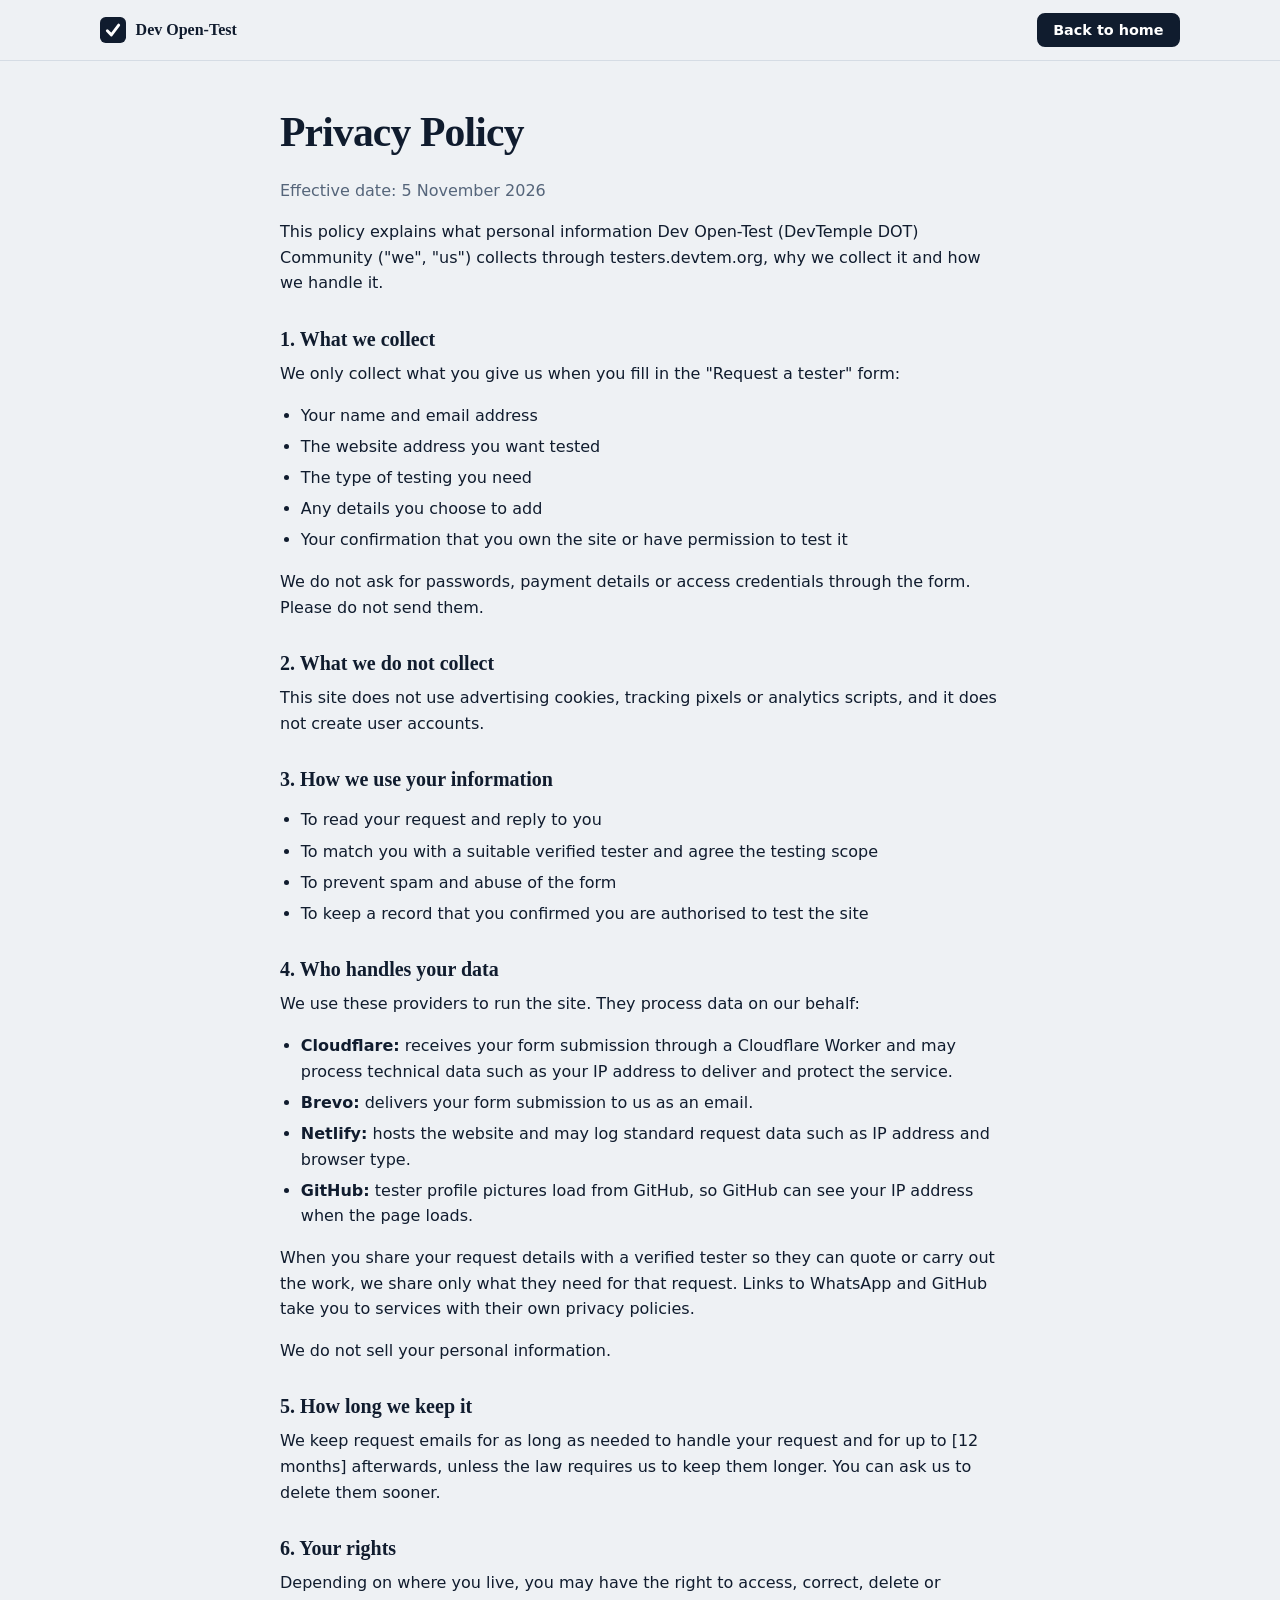
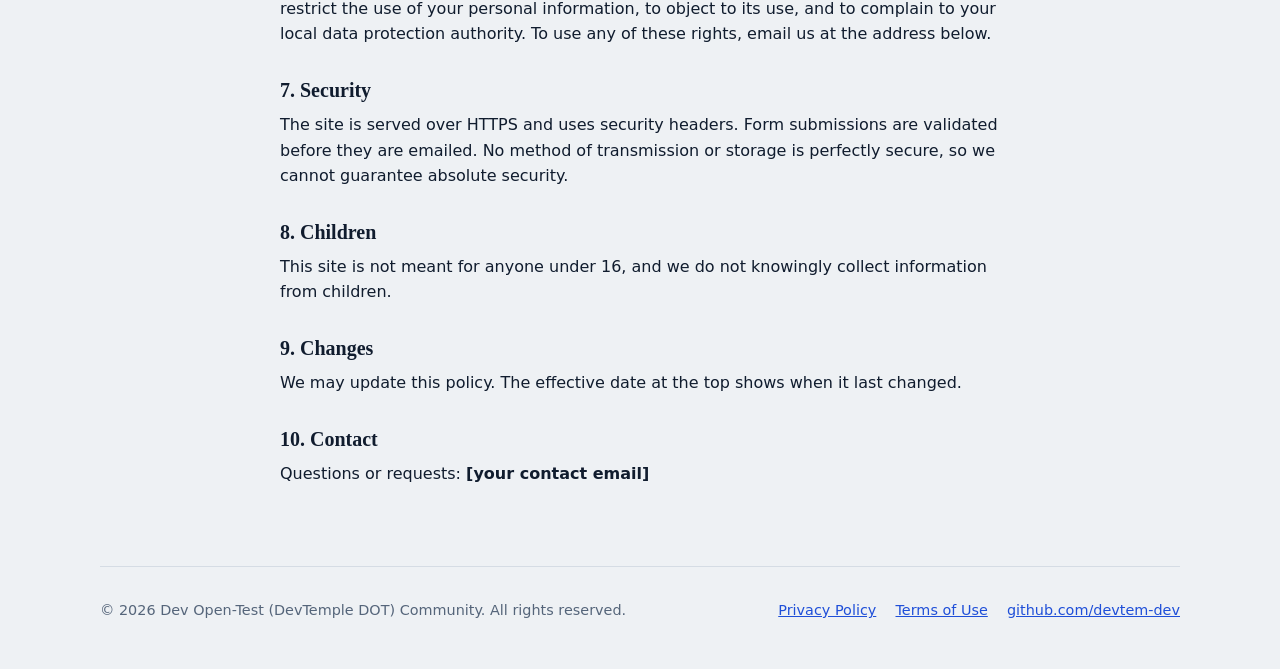
==== privacy.html @ 569bf6b1 "Add privacy policy page This file outlines the privacy policy for the Dev Open-Test (DevTemple DOT) " ====
<!DOCTYPE html>
<html lang="en">
<head>
<meta charset="utf-8">
<meta name="viewport" content="width=device-width, initial-scale=1">
<title>Privacy Policy | Dev Open-Test (DevTemple DOT) Community</title>
<meta name="description" content="How Dev Open-Test (DevTemple DOT) Community collects, uses and protects your information.">
<meta name="robots" content="index, follow">
<meta name="theme-color" content="#101c2e">
<link rel="canonical" href="https://testers.devtem.org/privacy">
<link rel="stylesheet" href="/style.css">
</head>
<body>
<a class="skip" href="#main">Skip to content</a>
<header class="top">
  <div class="wrap bar">
    <a class="brand" href="/" aria-label="Dev Open-Test (DevTemple DOT) Community home">
      <svg width="26" height="26" viewBox="0 0 32 32" aria-hidden="true"><rect width="32" height="32" rx="7" fill="#101c2e"/><path d="M9 17l5 5 9-12" fill="none" stroke="#fff" stroke-width="3.5" stroke-linecap="round" stroke-linejoin="round"/></svg>
      <span>Dev Open-Test</span>
    </a>
    <a class="btn small" href="/">Back to home</a>
  </div>
</header>
<main id="main" class="wrap narrow doc">
<h1>Privacy Policy</h1>
<p class="meta">Effective date: 5 November 2026</p>

<p>This policy explains what personal information Dev Open-Test (DevTemple DOT) Community ("we", "us") collects through testers.devtem.org, why we collect it and how we handle it.</p>

<h2>1. What we collect</h2>
<p>We only collect what you give us when you fill in the "Request a tester" form:</p>
<ul>
  <li>Your name and email address</li>
  <li>The website address you want tested</li>
  <li>The type of testing you need</li>
  <li>Any details you choose to add</li>
  <li>Your confirmation that you own the site or have permission to test it</li>
</ul>
<p>We do not ask for passwords, payment details or access credentials through the form. Please do not send them.</p>

<h2>2. What we do not collect</h2>
<p>This site does not use advertising cookies, tracking pixels or analytics scripts, and it does not create user accounts.</p>

<h2>3. How we use your information</h2>
<ul>
  <li>To read your request and reply to you</li>
  <li>To match you with a suitable verified tester and agree the testing scope</li>
  <li>To prevent spam and abuse of the form</li>
  <li>To keep a record that you confirmed you are authorised to test the site</li>
</ul>

<h2>4. Who handles your data</h2>
<p>We use these providers to run the site. They process data on our behalf:</p>
<ul>
  <li><b>Cloudflare:</b> receives your form submission through a Cloudflare Worker and may process technical data such as your IP address to deliver and protect the service.</li>
  <li><b>Brevo:</b> delivers your form submission to us as an email.</li>
  <li><b>Netlify:</b> hosts the website and may log standard request data such as IP address and browser type.</li>
  <li><b>GitHub:</b> tester profile pictures load from GitHub, so GitHub can see your IP address when the page loads.</li>
</ul>
<p>When you share your request details with a verified tester so they can quote or carry out the work, we share only what they need for that request. Links to WhatsApp and GitHub take you to services with their own privacy policies.</p>
<p>We do not sell your personal information.</p>

<h2>5. How long we keep it</h2>
<p>We keep request emails for as long as needed to handle your request and for up to [12 months] afterwards, unless the law requires us to keep them longer. You can ask us to delete them sooner.</p>

<h2>6. Your rights</h2>
<p>Depending on where you live, you may have the right to access, correct, delete or restrict the use of your personal information, to object to its use, and to complain to your local data protection authority. To use any of these rights, email us at the address below.</p>

<h2>7. Security</h2>
<p>The site is served over HTTPS and uses security headers. Form submissions are validated before they are emailed. No method of transmission or storage is perfectly secure, so we cannot guarantee absolute security.</p>

<h2>8. Children</h2>
<p>This site is not meant for anyone under 16, and we do not knowingly collect information from children.</p>

<h2>9. Changes</h2>
<p>We may update this policy. The effective date at the top shows when it last changed.</p>

<h2>10. Contact</h2>
<p>Questions or requests: <b>[your contact email]</b></p>

</main>
<footer class="wrap foot">
  <p>&copy; <span id="yr">2026</span> Dev Open-Test (DevTemple DOT) Community. All rights reserved.</p>
  <p class="flinks"><a href="/privacy">Privacy Policy</a> <a href="/terms">Terms of Use</a> <a href="https://github.com/devtem-dev" rel="noopener noreferrer" target="_blank">github.com/devtem-dev</a></p>
</footer>
<script src="/script.js" defer></script>
</body>
</html>
---- style.css ----
:root{
  --paper:#eef1f4; --card:#fff; --ink:#101c2e; --steel:#55657a; --line:#d5dce4;
  --cobalt:#1f4fd8; --ok:#14704a; --amber:#b56a00;
  --r:10px; --max:1080px;
  --head:"Rockwell","Roboto Slab","Rockwell Nova",Georgia,serif;
  --body:system-ui,-apple-system,"Segoe UI",Roboto,sans-serif;
}
*{box-sizing:border-box}
html{scroll-behavior:smooth;scroll-padding-top:72px}
body{margin:0;background:var(--paper);color:var(--ink);font:1rem/1.6 var(--body);-webkit-font-smoothing:antialiased}
h1,h2,h3{font-family:var(--head);line-height:1.15;margin:0 0 .5em}
h1{font-size:clamp(2rem,5.4vw,3.5rem);letter-spacing:-.02em}
h2{font-size:clamp(1.5rem,3.4vw,2.2rem)}
h3{font-size:1.1rem}
p{margin:0 0 1em}
a{color:var(--cobalt)}
:focus-visible{outline:3px solid var(--cobalt);outline-offset:2px}
.wrap{width:min(100% - 2.5rem,var(--max));margin-inline:auto}
.narrow{max-width:720px}
.skip{position:absolute;left:-999px;top:0;background:var(--ink);color:#fff;padding:.6rem 1rem;z-index:99}
.skip:focus{left:0}

.top{position:sticky;top:0;z-index:20;background:rgba(238,241,244,.94);backdrop-filter:blur(8px);border-bottom:1px solid var(--line)}
.bar{display:flex;align-items:center;justify-content:space-between;min-height:60px}
.brand{display:flex;align-items:center;gap:.6rem;color:var(--ink);text-decoration:none;font-family:var(--head);font-weight:700}
nav{display:flex;align-items:center;gap:1.2rem}
nav a{color:var(--ink);text-decoration:none;font-size:.95rem}
nav a:hover{color:var(--cobalt)}
.menu-btn{display:none;background:none;border:1px solid var(--line);border-radius:8px;padding:.45rem .8rem;font:inherit;color:var(--ink)}

.btn{display:inline-block;background:var(--ink);color:#fff!important;border:2px solid var(--ink);border-radius:8px;padding:.75rem 1.3rem;font:600 1rem var(--body);text-decoration:none;cursor:pointer;transition:background .15s}
.btn:hover{background:var(--cobalt);border-color:var(--cobalt)}
.btn.small{padding:.45rem .9rem;font-size:.9rem}
.btn.ghost{background:transparent;color:var(--ink)!important}
.btn.ghost:hover{background:var(--ink);color:#fff!important;border-color:var(--ink)}
.btn.light{background:#fff;color:var(--ink)!important;border-color:#fff}
.btn.light:hover{background:var(--paper);border-color:var(--paper)}
.cta-row{display:flex;flex-wrap:wrap;gap:.8rem}

.hero{display:grid;grid-template-columns:1.25fr 1fr;gap:3rem;align-items:center;padding:4.5rem 0 3.5rem}
.lead{font-size:1.15rem;color:var(--steel);max-width:34em}
.record{position:relative;margin:0;background:var(--card);border:2px solid var(--ink);border-radius:var(--r);padding:1.6rem 1.6rem 3.4rem}
.record figcaption{font-family:var(--head);font-weight:700;border-bottom:2px solid var(--ink);padding-bottom:.6rem;margin-bottom:1rem}
.record ul{list-style:none;margin:0;padding:0}
.record li{position:relative;padding:.45rem 0 .45rem 1.9rem;border-bottom:1px dashed var(--line)}
.record li::before{content:"";position:absolute;left:0;top:.7rem;width:1.1rem;height:1.1rem;border:2px solid var(--ok);border-radius:4px;background:
  linear-gradient(135deg,transparent 45%,var(--ok) 45% 58%,transparent 58%) no-repeat}
.stamp{position:absolute;right:1rem;bottom:.9rem;transform:rotate(-8deg);border:3px solid var(--ok);color:var(--ok);border-radius:8px;padding:.15rem .8rem;font:800 1.5rem var(--head);letter-spacing:.04em;animation:stamp .5s .3s both cubic-bezier(.2,1.4,.4,1)}
@keyframes stamp{from{transform:rotate(-8deg) scale(2);opacity:0}to{transform:rotate(-8deg) scale(1);opacity:1}}

.section{padding:4rem 0}
.alt{background:#e3e8ee}
.dark{background:var(--ink);color:#fff}
.sub{color:var(--steel);max-width:40em}

.chips{display:flex;flex-wrap:wrap;gap:.5rem;margin:1.2rem 0}
.chip{background:var(--card);border:1px solid var(--line);border-radius:999px;padding:.4rem 1rem;font:inherit;color:var(--ink);cursor:pointer}
.chip.on{background:var(--ink);color:#fff;border-color:var(--ink)}
.cards{list-style:none;margin:0;padding:0;display:grid;grid-template-columns:repeat(auto-fill,minmax(270px,1fr));gap:1rem}
.card{display:flex;gap:1rem;background:var(--card);border:1px solid var(--line);border-radius:var(--r);padding:1.2rem}
.card[hidden]{display:none}
.card img{border-radius:50%;object-fit:cover;flex:none;background:var(--line)}
.card h3{margin-bottom:.2rem}
.card p{margin:0 0 .3rem}
.card.open{border-style:dashed;align-items:center}
.skills{color:var(--steel);font-size:.92rem}
.tag{display:inline-block;font-size:.8rem;font-weight:700;border-radius:6px;padding:.1rem .5rem}
.tag.ok{background:#dcf1e6;color:var(--ok)}
.empty{color:var(--steel);margin-top:1rem}

.grid{display:grid;grid-template-columns:repeat(auto-fit,minmax(230px,1fr));gap:1.6rem;margin-top:1.4rem}
.grid article{border-top:3px solid var(--ink);padding-top:.9rem}

.two{display:grid;grid-template-columns:1fr 1fr;gap:2rem;margin-top:1.4rem}
.ticks{list-style:none;padding:0;margin:0}
.ticks li{position:relative;padding:.4rem 0 .4rem 1.8rem}
.ticks li::before{content:"";position:absolute;left:0;top:.65rem;width:1rem;height:.55rem;border-left:3px solid var(--ok);border-bottom:3px solid var(--ok);transform:rotate(-45deg)}

.steps{list-style:none;counter-reset:s;padding:0;margin:1.4rem 0 0;display:grid;grid-template-columns:repeat(auto-fit,minmax(210px,1fr));gap:1.4rem}
.steps li{counter-increment:s;background:var(--card);border-radius:var(--r);padding:1.2rem}
.steps li::before{content:counter(s);display:grid;place-items:center;width:2rem;height:2rem;border-radius:50%;background:var(--ink);color:#fff;font-weight:700;margin-bottom:.6rem}

.form{display:grid;gap:1rem;max-width:560px;margin-top:1.4rem}
.form label{display:grid;gap:.3rem;font-weight:600;font-size:.95rem}
.form input,.form select,.form textarea{font:inherit;padding:.65rem .8rem;border:1px solid #9aa8b8;border-radius:8px;background:#fff;color:var(--ink);width:100%}
.form .check{display:flex;gap:.6rem;align-items:flex-start;font-weight:400}
.form .check input{width:auto;margin-top:.3rem}
.hp{position:absolute;left:-9999px}

.join{display:flex;align-items:center;justify-content:space-between;gap:2rem;flex-wrap:wrap}
.join p{max-width:38em;color:#c9d3df;margin:0}
.join h2{color:#fff}

.culture{list-style:none;padding:0;margin:1rem 0 0;display:grid;gap:.4rem;font-family:var(--head);font-size:1.25rem}

details{background:var(--card);border:1px solid var(--line);border-radius:var(--r);padding:.9rem 1.1rem;margin-bottom:.7rem}
summary{cursor:pointer;font-weight:600}
details p{margin:.7rem 0 0;color:var(--steel)}

.foot{display:flex;justify-content:space-between;flex-wrap:wrap;gap:.5rem;padding:2rem 0;color:var(--steel);font-size:.9rem;border-top:1px solid var(--line)}
.center{text-align:center;padding:6rem 0}

@media (max-width:820px){
  .hero{grid-template-columns:1fr;padding-top:2.5rem}
  .two{grid-template-columns:1fr}
  .menu-btn{display:block}
  nav{display:none;position:absolute;left:0;right:0;top:60px;flex-direction:column;align-items:flex-start;gap:.9rem;background:var(--paper);padding:1.2rem 1.25rem;border-bottom:1px solid var(--line)}
  nav.open{display:flex}
}
@media (prefers-reduced-motion:reduce){
  html{scroll-behavior:auto}
  .stamp{animation:none}
}

.status{margin:0;font-weight:600}
.status.ok{color:var(--ok)}
.status.err{color:#b3261e}
.btn[disabled]{opacity:.6;cursor:wait}
.flinks{display:flex;flex-wrap:wrap;gap:.4rem 1.2rem;margin:0}
.note{font-size:.88rem;color:var(--steel);margin:0}
.doc{padding:3rem 0 4rem}
.doc h1{font-size:clamp(1.8rem,4vw,2.6rem)}
.doc h2{font-size:1.25rem;margin-top:2rem}
.doc ul{padding-left:1.3rem}
.doc li{margin-bottom:.35rem}
.doc .meta{color:var(--steel)}
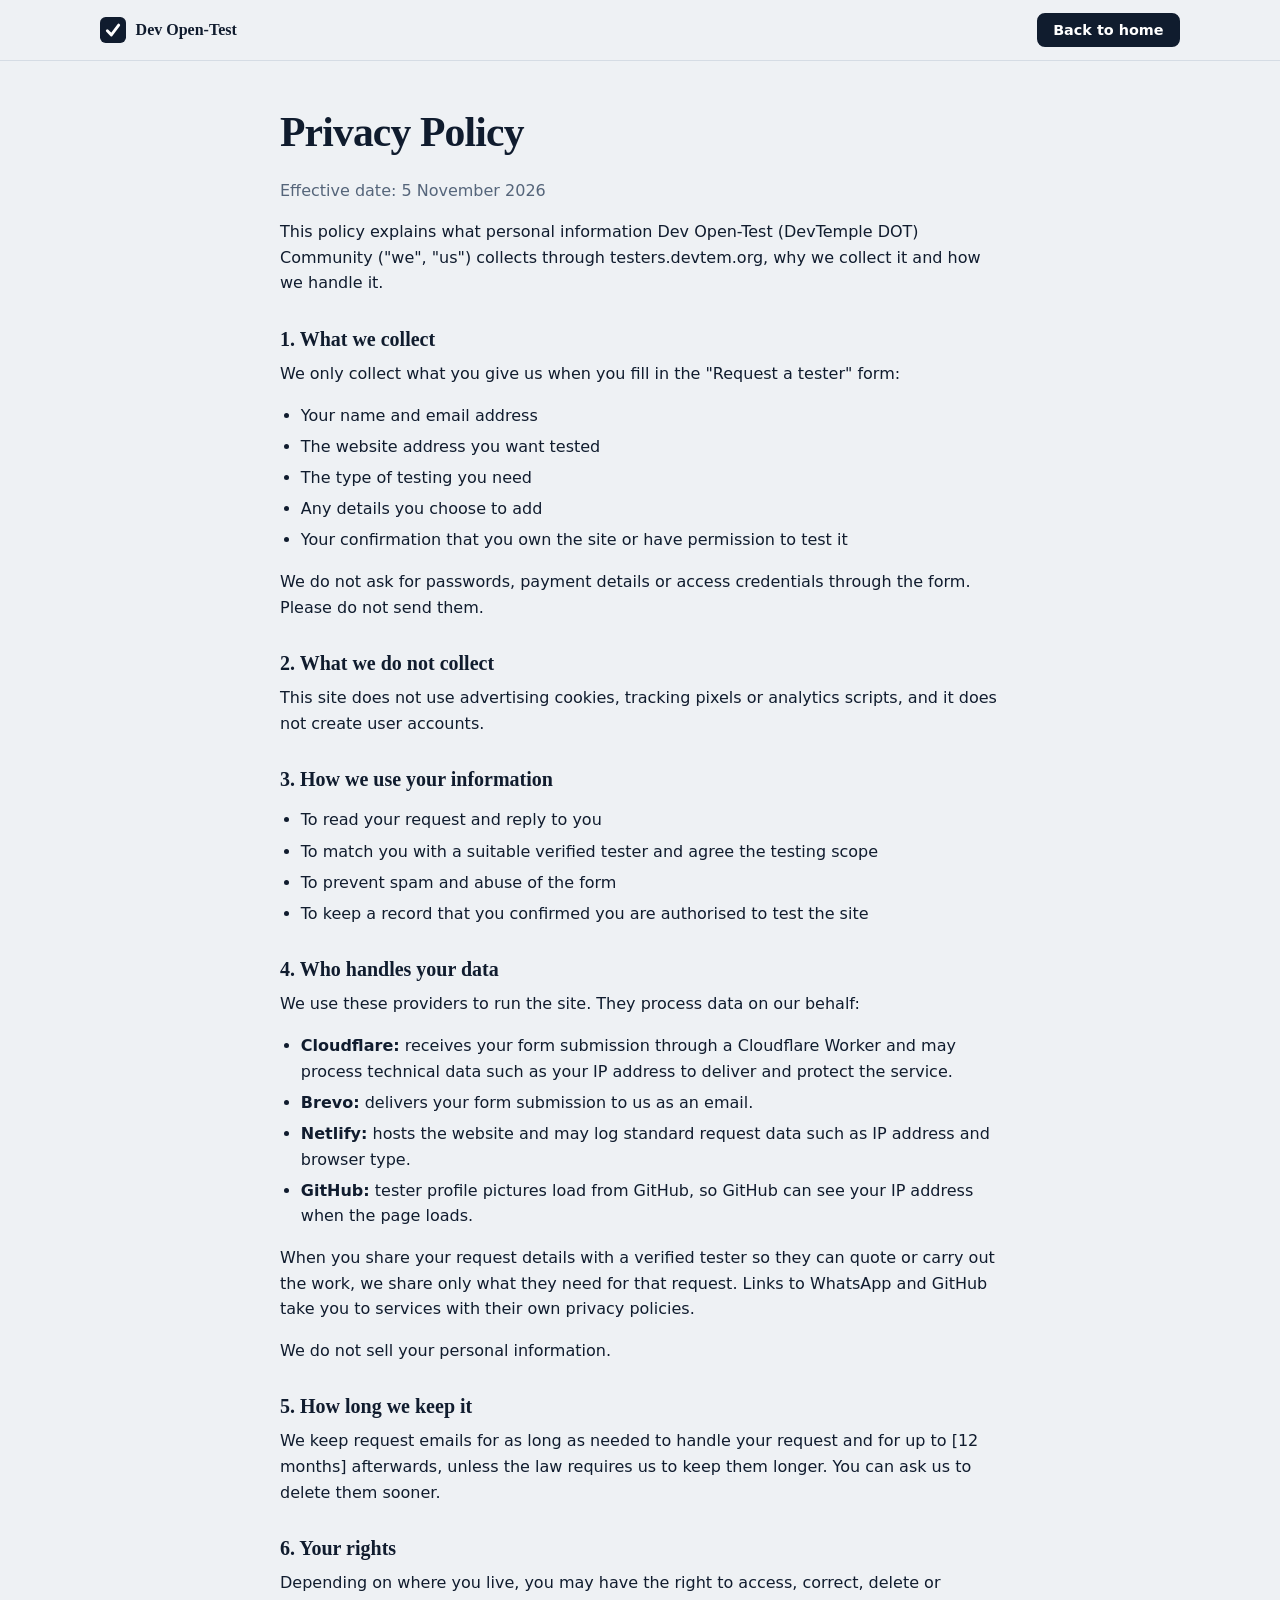
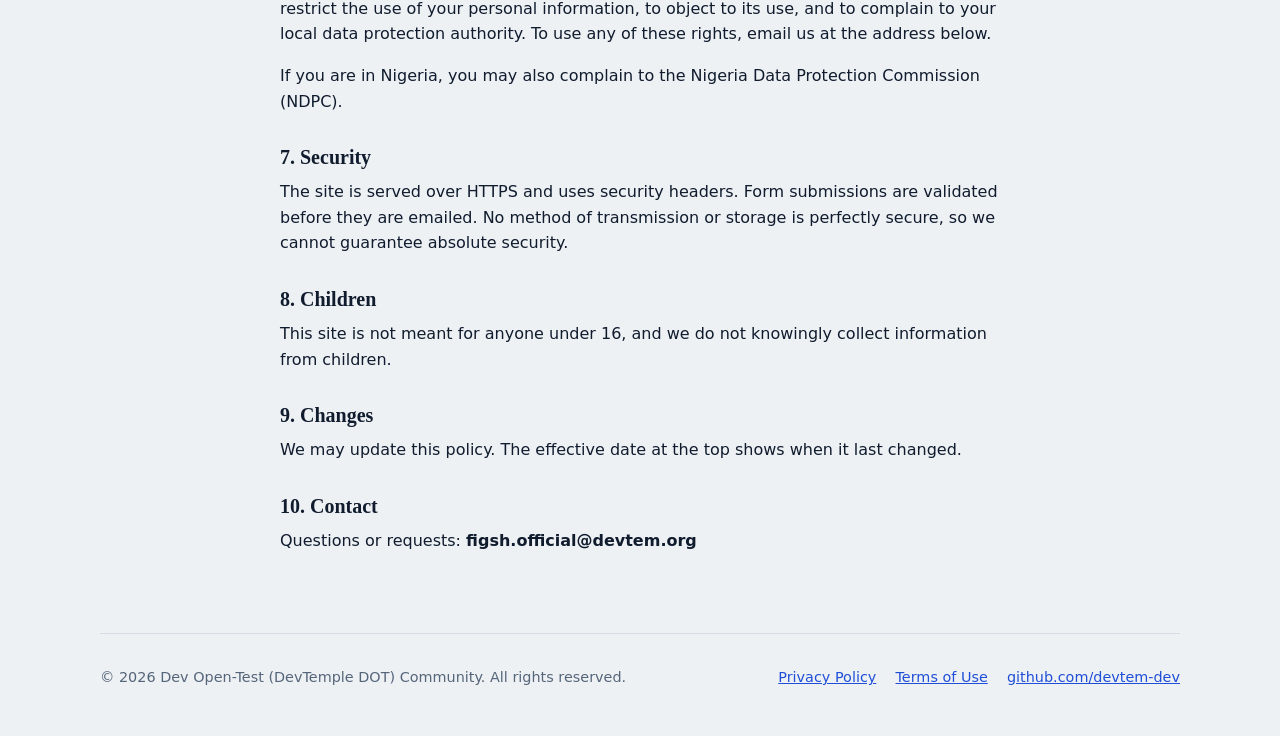
==== commit 490c2340: "Change contact email in privacy policy Updated contact email for questions or requests." ====
--- a/privacy.html
+++ b/privacy.html
@@ -65,7 +65,8 @@
 
 <h2>6. Your rights</h2>
 <p>Depending on where you live, you may have the right to access, correct, delete or restrict the use of your personal information, to object to its use, and to complain to your local data protection authority. To use any of these rights, email us at the address below.</p>
-
+<p>If you are in Nigeria, you may also complain to the Nigeria Data Protection Commission (NDPC).</p>
+  
 <h2>7. Security</h2>
 <p>The site is served over HTTPS and uses security headers. Form submissions are validated before they are emailed. No method of transmission or storage is perfectly secure, so we cannot guarantee absolute security.</p>
 
@@ -76,7 +77,7 @@
 <p>We may update this policy. The effective date at the top shows when it last changed.</p>
 
 <h2>10. Contact</h2>
-<p>Questions or requests: <b>[your contact email]</b></p>
+<p>Questions or requests: <b>figsh.official@devtem.org</b></p>
 
 </main>
 <footer class="wrap foot">
